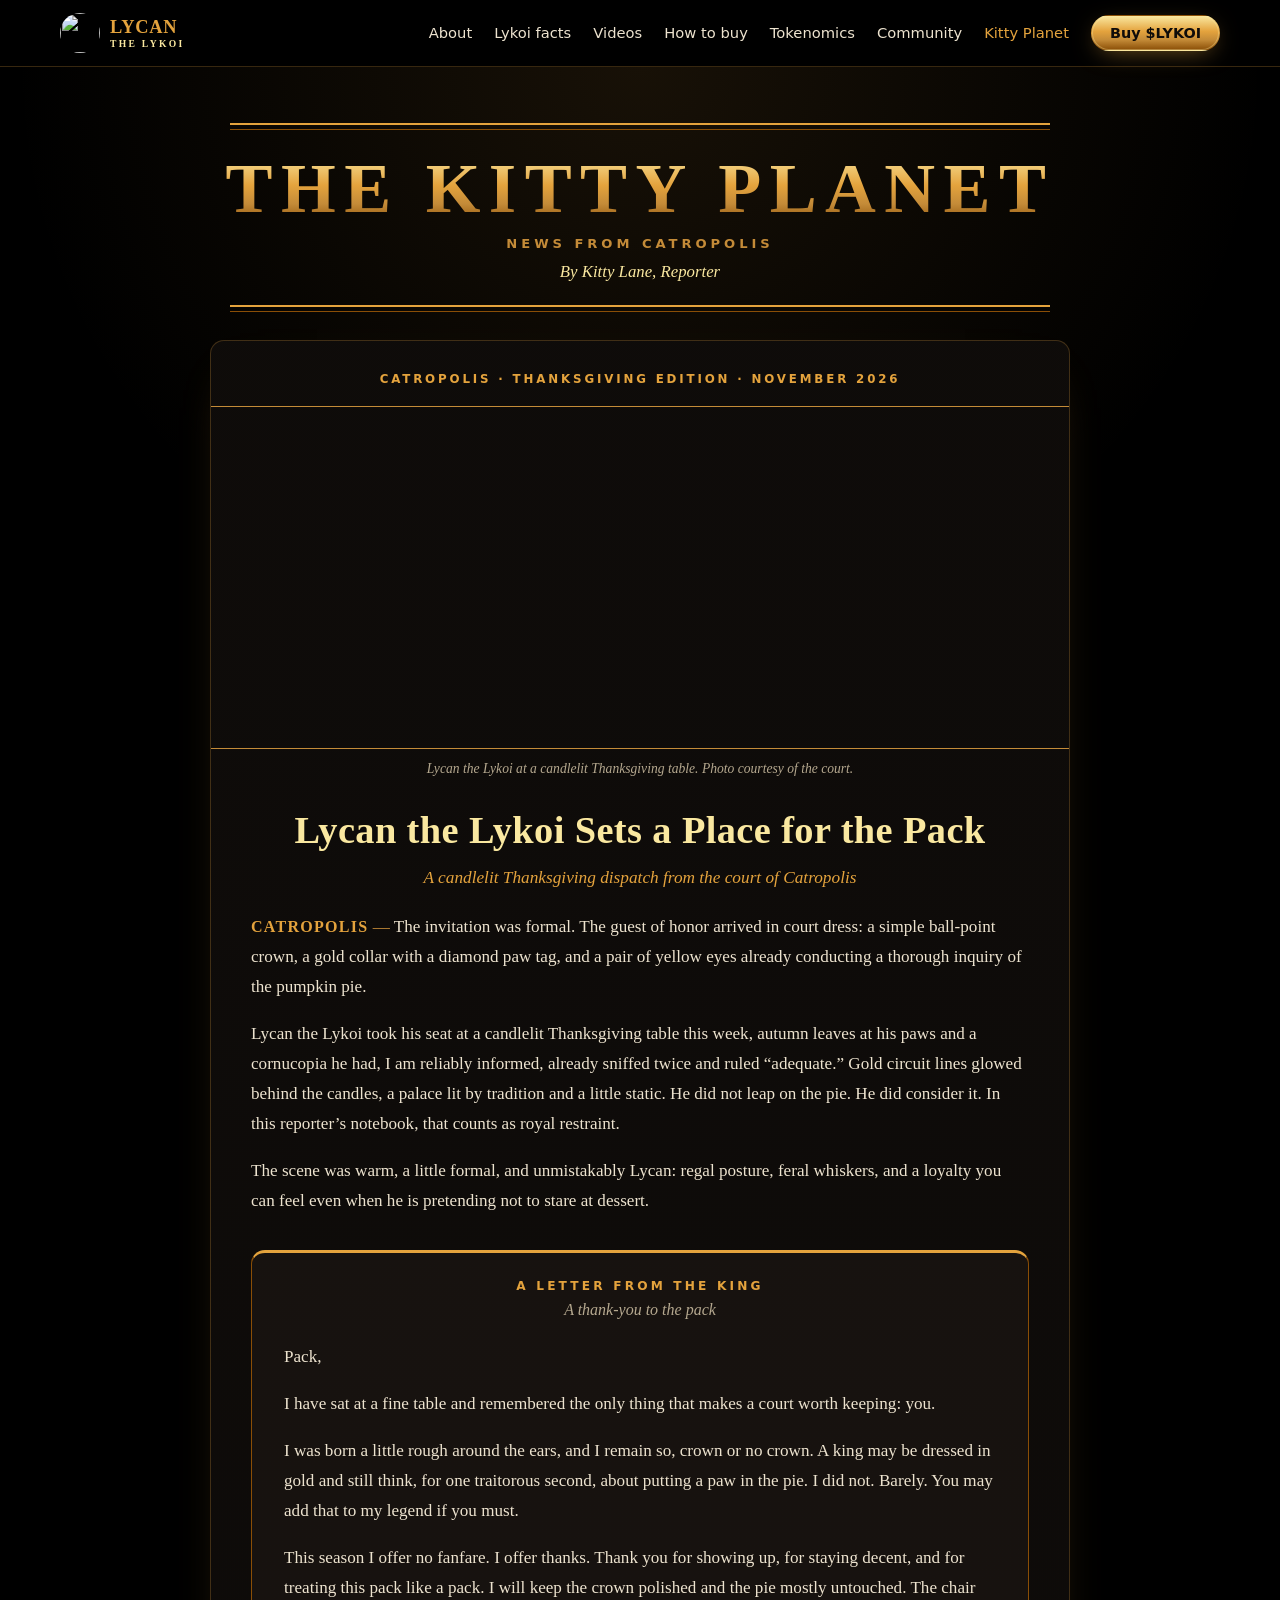
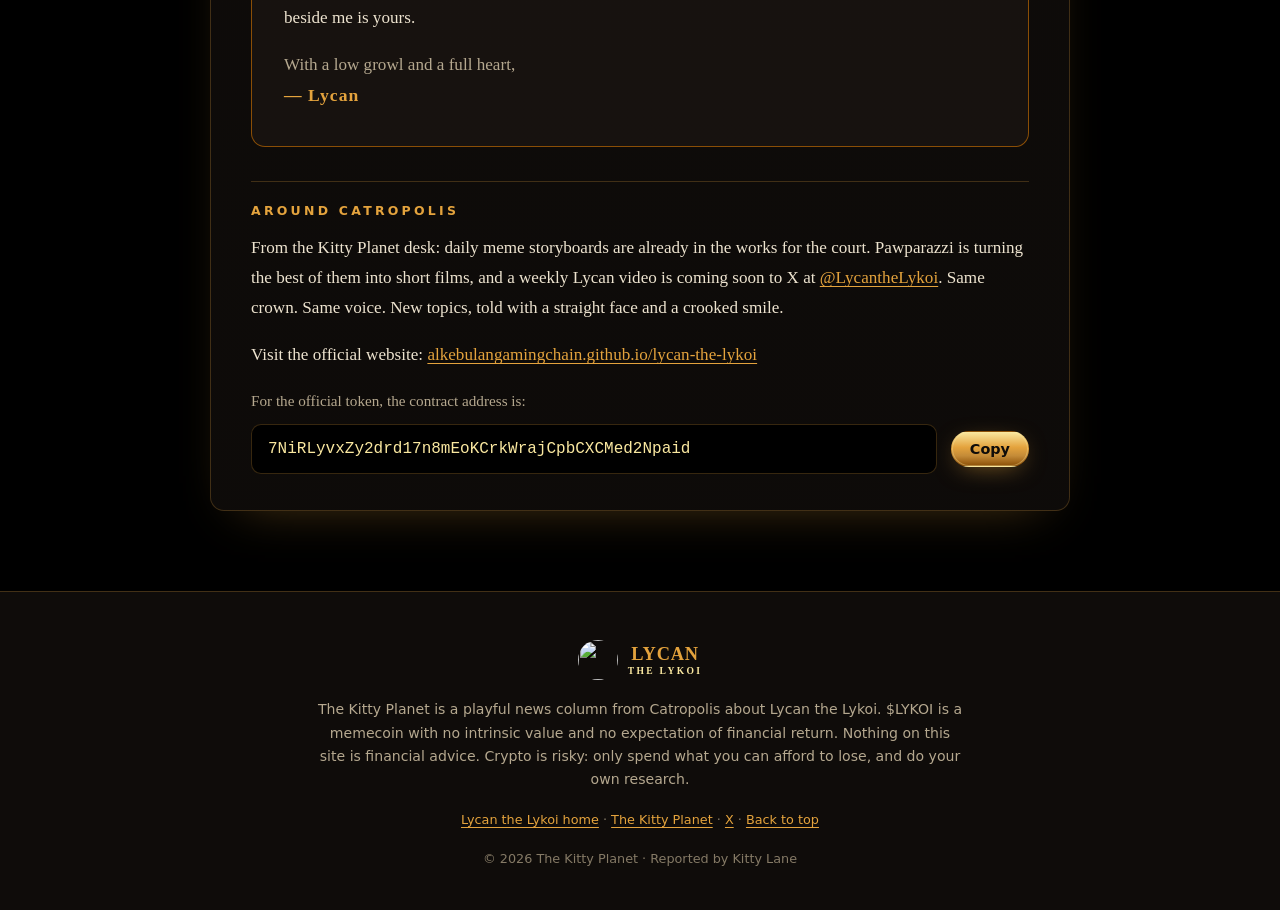
==== kitty-planet/index.html @ b22dc184 "Add site pages and styles" ====
<!doctype html>
<html lang="en">
<head>
<meta charset="utf-8">
<meta name="viewport" content="width=device-width, initial-scale=1">
<title>The Kitty Planet | News from Catropolis, by Kitty Lane</title>
<meta name="description" content="The Kitty Planet: news from Catropolis about Lycan the Lykoi, reported by Kitty Lane. Thanksgiving Edition: Lycan the Lykoi Sets a Place for the Pack.">
<meta name="theme-color" content="#000000">
<link rel="canonical" href="https://alkebulangamingchain.github.io/lycan-the-lykoi/kitty-planet/">
<meta property="og:type" content="website">
<meta property="og:site_name" content="The Kitty Planet">
<meta property="og:url" content="https://alkebulangamingchain.github.io/lycan-the-lykoi/kitty-planet/">
<meta property="og:title" content="The Kitty Planet: Lycan the Lykoi Sets a Place for the Pack">
<meta property="og:description" content="Thanksgiving Edition. A candlelit dispatch from the court of Catropolis, by Kitty Lane, Reporter.">
<meta property="og:image" content="https://alkebulangamingchain.github.io/lycan-the-lykoi/assets/img/og-kitty-planet.jpg">
<meta property="og:image:width" content="1200">
<meta property="og:image:height" content="630">
<meta property="og:image:alt" content="Lycan the Lykoi in his gold crown at a candlelit Thanksgiving table, under The Kitty Planet masthead">
<meta name="twitter:card" content="summary_large_image">
<meta name="twitter:site" content="@LycantheLykoi">
<meta name="twitter:title" content="The Kitty Planet: Lycan the Lykoi Sets a Place for the Pack">
<meta name="twitter:description" content="Thanksgiving Edition. A candlelit dispatch from the court of Catropolis, by Kitty Lane, Reporter.">
<meta name="twitter:image" content="https://alkebulangamingchain.github.io/lycan-the-lykoi/assets/img/og-kitty-planet.jpg">
<link rel="icon" href="../favicon.ico" sizes="any">
<link rel="icon" type="image/png" sizes="32x32" href="../favicon-32.png">
<link rel="apple-touch-icon" href="../apple-touch-icon.png">
<link rel="manifest" href="../site.webmanifest">
<link rel="preload" href="../assets/fonts/cinzel.woff2" as="font" type="font/woff2" crossorigin>
<link rel="stylesheet" href="../assets/css/style.css">
<link rel="stylesheet" href="../assets/css/kitty-planet.css">
</head>
<body>
<a class="skip" href="#main">Skip to content</a>

<header class="nav" id="top">
  <div class="wrap nav-inner">
    <a class="brand" href="../" aria-label="Lycan the Lykoi home">
      <img src="../assets/img/lycan-360.webp" alt="" width="40" height="40">
      <span>LYCAN <small>THE LYKOI</small></span>
    </a>
    <button class="nav-toggle" aria-expanded="false" aria-controls="nav-links" aria-label="Open menu"><span></span><span></span><span></span></button>
    <nav id="nav-links" class="nav-links" aria-label="Main">
      <a href="../#about">About</a>
      <a href="../#facts">Lykoi facts</a>
      <a href="../#videos">Videos</a>
      <a href="../#buy">How to buy</a>
      <a href="../#tokenomics">Tokenomics</a>
      <a href="../#community">Community</a>
      <a href="./" aria-current="page">Kitty Planet</a>
      <a class="btn btn-sm btn-gold" href="https://pump.fun/coin/7NiRLyvxZy2drd17n8mEoKCrkWrajCpbCXCMed2Npaid" target="_blank" rel="noopener">Buy $LYKOI</a>
    </nav>
  </div>
</header>

<main id="main" class="kp">

  <section class="kp-masthead">
    <div class="wrap">
      <div class="kp-rule" aria-hidden="true"></div>
      <h1>The Kitty Planet</h1>
      <p class="kp-sub">News from Catropolis</p>
      <p class="kp-byline">By Kitty Lane, Reporter</p>
      <div class="kp-rule kp-rule-b" aria-hidden="true"></div>
    </div>
  </section>

  <!--
    ISSUES FEED: add each new issue as a new <article class="kp-issue"> at the TOP of this list
    (newest first). Copy the Thanksgiving article below as a template and give it a unique id.
  -->
  <section class="kp-feed wrap" aria-label="Issues">

    <article class="kp-issue" id="thanksgiving-2026">
      <p class="kp-dateline">Catropolis &middot; Thanksgiving Edition &middot; November 2026</p>
      <figure class="kp-hero">
        <picture>
          <source srcset="../assets/img/kp-thanksgiving-1152.webp 1152w, ../assets/img/kp-thanksgiving-720.webp 720w" sizes="(max-width: 860px) 100vw, 820px" type="image/webp">
          <img src="../assets/img/kp-thanksgiving-720.webp" width="1152" height="461" alt="Lycan the Lykoi, in his gold crown and collar, at a candlelit Thanksgiving table in Catropolis.">
        </picture>
        <figcaption>Lycan the Lykoi at a candlelit Thanksgiving table. Photo courtesy of the court.</figcaption>
      </figure>

      <header class="kp-head">
        <h2>Lycan the Lykoi Sets a Place for the Pack</h2>
        <p class="kp-dek">A candlelit Thanksgiving dispatch from the court of Catropolis</p>
      </header>

      <div class="kp-body">
        <p><span class="kp-place">Catropolis</span> <span class="kp-dash">&mdash;</span> The invitation was formal. The guest of honor arrived in court dress: a simple ball-point crown, a gold collar with a diamond paw tag, and a pair of yellow eyes already conducting a thorough inquiry of the pumpkin pie.</p>
        <p>Lycan the Lykoi took his seat at a candlelit Thanksgiving table this week, autumn leaves at his paws and a cornucopia he had, I am reliably informed, already sniffed twice and ruled &ldquo;adequate.&rdquo; Gold circuit lines glowed behind the candles, a palace lit by tradition and a little static. He did not leap on the pie. He did consider it. In this reporter&rsquo;s notebook, that counts as royal restraint.</p>
        <p>The scene was warm, a little formal, and unmistakably Lycan: regal posture, feral whiskers, and a loyalty you can feel even when he is pretending not to stare at dessert.</p>
      </div>

      <aside class="kp-letter" aria-label="A Letter from the King">
        <p class="kp-letter-k">A Letter from the King</p>
        <p class="kp-letter-s">A thank-you to the pack</p>
        <div class="kp-letter-body">
          <p>Pack,</p>
          <p>I have sat at a fine table and remembered the only thing that makes a court worth keeping: you.</p>
          <p>I was born a little rough around the ears, and I remain so, crown or no crown. A king may be dressed in gold and still think, for one traitorous second, about putting a paw in the pie. I did not. Barely. You may add that to my legend if you must.</p>
          <p>This season I offer no fanfare. I offer thanks. Thank you for showing up, for staying decent, and for treating this pack like a pack. I will keep the crown polished and the pie mostly untouched. The chair beside me is yours.</p>
          <p class="kp-sign-off">With a low growl and a full heart,</p>
          <p class="kp-sign">&mdash; Lycan</p>
        </div>
      </aside>

      <section class="kp-around">
        <h3>Around Catropolis</h3>
        <p>From the Kitty Planet desk: daily meme storyboards are already in the works for the court. Pawparazzi is turning the best of them into short films, and a weekly Lycan video is coming soon to X at <a href="https://x.com/LycantheLykoi" target="_blank" rel="noopener">@LycantheLykoi</a>. Same crown. Same voice. New topics, told with a straight face and a crooked smile.</p>
        <p>Visit the official website: <a href="../">alkebulangamingchain.github.io/lycan-the-lykoi</a></p>
        <p class="kp-ca-label">For the official token, the contract address is:</p>
        <div class="ca-row kp-ca">
          <code>7NiRLyvxZy2drd17n8mEoKCrkWrajCpbCXCMed2Npaid</code>
          <button class="btn btn-gold btn-sm btn-copy" type="button" data-copy="7NiRLyvxZy2drd17n8mEoKCrkWrajCpbCXCMed2Npaid">Copy</button>
        </div>
        <span class="sr-only" aria-live="polite" id="copy-status"></span>
      </section>
    </article>

  </section>
</main>

<footer class="footer">
  <div class="wrap footer-inner">
    <div class="brand">
      <img src="../assets/img/lycan-360.webp" alt="" width="40" height="40" loading="lazy">
      <span>LYCAN <small>THE LYKOI</small></span>
    </div>
    <p class="disclaimer">The Kitty Planet is a playful news column from Catropolis about Lycan the Lykoi. $LYKOI is a memecoin with no intrinsic value and no expectation of financial return. Nothing on this site is financial advice. Crypto is risky: only spend what you can afford to lose, and do your own research.</p>
    <p class="fine"><a href="../">Lycan the Lykoi home</a> &middot; <a href="./">The Kitty Planet</a> &middot; <a href="https://x.com/LycantheLykoi" target="_blank" rel="noopener">X</a> &middot; <a href="#top">Back to top</a></p>
    <p class="fine">&copy; 2026 The Kitty Planet &middot; Reported by Kitty Lane</p>
  </div>
</footer>

<script src="../assets/js/main.js" defer></script>
</body>
</html>
---- assets/css/style.css ----
@font-face{font-family:"Cinzel";src:url(../fonts/cinzel.woff2) format("woff2");font-weight:400 900;font-display:swap}
@font-face{font-family:"Inter";src:url(../fonts/inter.woff2) format("woff2");font-weight:100 900;font-display:swap}
@font-face{font-family:"IBM Plex Mono";src:url(../fonts/plexmono-500.woff2) format("woff2");font-weight:500;font-display:swap}

:root{
  --void:#000;--night:#0F0C0A;--fur:#463430;--antique:#8A4E06;--coin:#C48B38;--crown:#E4A33D;--eye:#E1B355;--halo:#FAE8A0;
  --text:#EDE3CF;--muted:#B5A88F;
  --line:rgba(196,139,56,.28);
  --gold-grad:linear-gradient(180deg,#FAE8A0 0%,#E4A33D 45%,#C48B38 70%,#8A4E06 100%);
  --display:"Cinzel",Georgia,"Times New Roman",serif;
  --body:"Inter",system-ui,-apple-system,"Segoe UI",Roboto,sans-serif;
  --mono:"IBM Plex Mono",ui-monospace,SFMono-Regular,Menlo,monospace;
  --r:14px;
}
*,*::before,*::after{box-sizing:border-box}
html{scroll-behavior:smooth;scroll-padding-top:76px}
body{margin:0;background:var(--void);color:var(--text);font:400 17px/1.65 var(--body);-webkit-font-smoothing:antialiased;overflow-x:hidden}
img,video{max-width:100%;display:block}
a{color:var(--crown);text-decoration-thickness:1px;text-underline-offset:3px}
a:hover{color:var(--halo)}
h1,h2,h3{font-family:var(--display);color:var(--halo);line-height:1.15;margin:0 0 .5em;font-weight:600}
h2{font-size:clamp(1.9rem,1.2rem + 2.4vw,3rem);font-weight:700;letter-spacing:.01em}
h3{font-size:1.15rem;letter-spacing:.02em}
p{margin:0 0 1em}
.wrap{width:min(1160px,100% - 40px);margin-inline:auto}
.center{text-align:center}
.sr-only{position:absolute;width:1px;height:1px;overflow:hidden;clip:rect(0 0 0 0);white-space:nowrap}
.skip{position:absolute;left:-999px;top:8px;background:var(--crown);color:var(--void);padding:8px 14px;border-radius:8px;z-index:100}
.skip:focus{left:8px}
:focus-visible{outline:2px solid var(--halo);outline-offset:3px}
.eyebrow{font:600 .78rem/1.2 var(--body);letter-spacing:.22em;text-transform:uppercase;color:var(--coin);margin-bottom:14px}

/* buttons */
.btn{display:inline-flex;align-items:center;justify-content:center;gap:8px;font:600 1rem/1 var(--body);padding:15px 26px;border-radius:999px;text-decoration:none;cursor:pointer;border:1px solid transparent;transition:transform .15s,box-shadow .2s,background .2s,color .2s}
.btn:hover{transform:translateY(-1px)}
.btn-gold{background:var(--gold-grad);color:var(--night);box-shadow:0 0 0 1px rgba(250,232,160,.35) inset,0 6px 24px -8px rgba(228,163,61,.6)}
.btn-gold:hover{color:var(--void);box-shadow:0 0 0 1px rgba(250,232,160,.6) inset,0 8px 30px -6px rgba(228,163,61,.75)}
.btn-ghost{background:rgba(15,12,10,.6);color:var(--halo);border-color:var(--coin)}
.btn-ghost:hover{background:rgba(196,139,56,.14);color:var(--halo)}
.btn-sm{padding:10px 18px;font-size:.9rem}
.btn.copied{background:var(--halo);color:var(--night)}

/* nav */
.nav{position:sticky;top:0;z-index:50;background:rgba(0,0,0,.78);backdrop-filter:blur(10px);-webkit-backdrop-filter:blur(10px);border-bottom:1px solid var(--line)}
.nav-inner{display:flex;align-items:center;justify-content:space-between;height:66px}
.brand{display:flex;align-items:center;gap:10px;text-decoration:none;font:700 1.15rem/1 var(--display);color:var(--crown);letter-spacing:.04em}
.brand img{width:40px;height:40px;border-radius:50%}
.brand small{display:block;font-size:.6rem;letter-spacing:.24em;color:var(--halo);font-weight:600;margin-top:3px}
.nav-links{display:flex;align-items:center;gap:22px}
.nav-links a:not(.btn){color:var(--text);text-decoration:none;font-size:.92rem}
.nav-links a:not(.btn):hover{color:var(--crown)}
.nav-toggle{display:none;background:none;border:1px solid var(--line);border-radius:10px;width:44px;height:40px;padding:10px;cursor:pointer;flex-direction:column;justify-content:space-between}
.nav-toggle span{display:block;height:2px;background:var(--crown);border-radius:2px}

/* hero */
.hero{position:relative;padding:64px 0 56px;overflow:hidden}
.hero-bg{position:absolute;inset:0;background:
  radial-gradient(60% 70% at 28% 45%,rgba(228,163,61,.18),transparent 70%),
  linear-gradient(180deg,rgba(0,0,0,.35),#000 92%),
  url(../img/banner-1500.webp) left center/cover no-repeat;opacity:.9}
.hero-inner{position:relative;display:grid;grid-template-columns:minmax(0,1fr) minmax(0,1.1fr);gap:56px;align-items:center}
.hero-coin{justify-self:center;width:min(460px,100%);aspect-ratio:1;border-radius:50%;filter:drop-shadow(0 0 60px rgba(228,163,61,.28))}
.hero-coin img{width:100%;height:100%;border-radius:50%}
.hero h1{font-size:clamp(3.2rem,2rem + 5vw,6rem);font-weight:700;letter-spacing:.02em;margin-bottom:.15em;background:var(--gold-grad);-webkit-background-clip:text;background-clip:text;color:transparent;line-height:1}
.hero h1 span{display:block;color:var(--halo);-webkit-text-fill-color:var(--halo);font-size:.42em;letter-spacing:.24em;font-weight:600;margin-top:.25em}
.tagline{font:500 clamp(1.25rem,1rem + 1vw,1.7rem)/1.3 var(--display);color:var(--halo);margin-bottom:.7em}
.lede{color:var(--muted);font-size:1.08rem;max-width:36em}
.center.lede{margin-inline:auto}
.cta{display:flex;flex-wrap:wrap;gap:14px;margin-top:26px}

/* CA */
.ca-box{position:relative;margin-top:56px;padding:22px 24px;border-radius:var(--r);background:linear-gradient(180deg,rgba(15,12,10,.92),rgba(15,12,10,.82));border:1px solid var(--coin);box-shadow:0 0 0 4px rgba(196,139,56,.08)}
.ca-label{font:600 .76rem/1 var(--body);letter-spacing:.2em;text-transform:uppercase;color:var(--coin);margin-bottom:12px}
.ca-row{display:flex;align-items:center;gap:14px}
.ca-row code{flex:1;min-width:0;font:500 clamp(.82rem,.6rem + .8vw,1.15rem)/1.4 var(--mono);color:var(--halo);background:#000;border:1px solid var(--line);border-radius:10px;padding:13px 16px;overflow-wrap:anywhere;user-select:all}
.ca-note{margin:12px 0 0;font-size:.88rem;color:var(--muted)}

/* sections */
.section{position:relative;padding:96px 0}
.section-dark{background:var(--night);border-block:1px solid var(--line)}
.section-dark::before{content:"";position:absolute;inset:0;background:radial-gradient(50% 60% at 50% 0%,rgba(196,139,56,.08),transparent 70%);pointer-events:none}
.section h2.center{margin-bottom:44px}

/* about */
.two-col{display:grid;grid-template-columns:1.25fr 1fr;gap:56px;align-items:start}
blockquote{margin:28px 0 0;padding:20px 24px;border-left:3px solid var(--crown);background:rgba(196,139,56,.07);border-radius:0 var(--r) var(--r) 0;font:500 1.1rem/1.5 var(--display);color:var(--halo)}
blockquote cite{display:block;margin-top:10px;font:600 .8rem/1 var(--body);letter-spacing:.18em;text-transform:uppercase;color:var(--coin);font-style:normal}
.traits{list-style:none;margin:0;padding:0;display:grid;gap:14px}
.traits li{padding:20px 22px;border:1px solid var(--line);border-radius:var(--r);background:linear-gradient(180deg,rgba(70,52,48,.22),rgba(15,12,10,.6))}
.traits h3{color:var(--crown);margin-bottom:.3em}
.traits p{margin:0;color:var(--muted);font-size:.97rem}

/* facts */
.facts{display:grid;grid-template-columns:repeat(4,minmax(0,1fr));gap:18px}
.fact{position:relative;padding:24px 22px;border:1px solid var(--line);border-radius:var(--r);background:#000}
.fact-n{display:block;font:700 .85rem/1 var(--display);color:var(--coin);letter-spacing:.12em;margin-bottom:14px}
.fact h3{color:var(--halo)}
.fact p{margin:0;color:var(--muted);font-size:.95rem}
.sources{margin:30px 0 0;text-align:center;font-size:.85rem;color:var(--muted)}

/* videos */
.videos{display:grid;grid-template-columns:repeat(3,minmax(0,1fr));gap:26px;max-width:960px;margin-inline:auto}
.video{margin:0}
.video video{width:100%;height:auto;aspect-ratio:9/16;object-fit:cover;border-radius:var(--r);border:1px solid var(--coin);background:#000;box-shadow:0 16px 40px -18px rgba(228,163,61,.45)}
.video figcaption{margin-top:12px;text-align:center;font:600 1rem/1.3 var(--display);color:var(--halo);letter-spacing:.04em}

/* steps */
.steps{list-style:none;margin:0;padding:0;display:grid;grid-template-columns:repeat(4,minmax(0,1fr));gap:18px;counter-reset:s}
.steps li{position:relative;padding:28px 22px 24px;border:1px solid var(--line);border-radius:var(--r);background:#000}
.step-n{display:grid;place-items:center;width:44px;height:44px;border-radius:50%;background:var(--gold-grad);color:var(--night);font:700 1.15rem/1 var(--display);margin-bottom:16px}
.steps p{color:var(--muted);font-size:.95rem}
.steps .btn{margin-top:4px}
.note{margin-top:30px;font-size:.9rem;color:var(--muted)}

/* tokenomics */
.tokenomics{display:grid;grid-template-columns:repeat(4,minmax(0,1fr));gap:16px}
.tk{display:flex;flex-direction:column;gap:6px;padding:24px 22px;border-radius:var(--r);border:1px solid var(--line);background:linear-gradient(180deg,rgba(196,139,56,.10),rgba(15,12,10,.7))}
.tk-k{font:600 .74rem/1.2 var(--body);letter-spacing:.18em;text-transform:uppercase;color:var(--coin)}
.tk-v{font:700 clamp(1.25rem,1rem + .8vw,1.6rem)/1.2 var(--display);color:var(--halo);overflow-wrap:anywhere}
.tk-s{font-size:.88rem;color:var(--muted)}
.tk-tbd{border-style:dashed;background:rgba(15,12,10,.6)}
.tk-tbd .tk-v{color:var(--coin)}

/* community */
.community{overflow:hidden}
.community-bg{position:absolute;inset:0;background:linear-gradient(90deg,#000 20%,rgba(0,0,0,.55) 60%,rgba(0,0,0,.25)),linear-gradient(0deg,#000 0%,transparent 30%,transparent 70%,#000 100%),url(../img/banner-1500.webp) right center/cover no-repeat;opacity:.55}
.community .wrap{position:relative}
.socials{display:grid;grid-template-columns:repeat(4,minmax(0,1fr));gap:16px;margin-top:40px}
.social{display:flex;align-items:center;gap:14px;padding:20px;border-radius:var(--r);border:1px solid var(--coin);background:rgba(0,0,0,.72);color:var(--halo);text-decoration:none;transition:transform .15s,background .2s}
a.social:hover{transform:translateY(-2px);background:rgba(196,139,56,.14);color:var(--halo)}
.social svg{flex:none;width:28px;height:28px;fill:var(--crown)}
.social strong{display:block;font:600 1.02rem/1.2 var(--display)}
.social small{display:block;color:var(--muted);font-size:.85rem}
.social-soon{border-style:dashed;border-color:var(--line);opacity:.7}

/* footer */
.footer{border-top:1px solid var(--line);padding:48px 0 40px;background:var(--night)}
.footer-inner{display:grid;gap:18px;justify-items:center;text-align:center}
.disclaimer{max-width:46em;color:var(--muted);font-size:.88rem;margin:0}
.fine{font-size:.8rem;color:#857a66;margin:0}

/* responsive */
@media (max-width:1060px){
  .facts,.steps,.tokenomics{grid-template-columns:repeat(2,minmax(0,1fr))}
  .socials{grid-template-columns:repeat(2,minmax(0,1fr))}
}
@media (max-width:1100px){
  .nav-toggle{display:flex}
  .nav-links{position:absolute;top:66px;left:0;right:0;flex-direction:column;align-items:stretch;gap:0;padding:8px 20px 20px;background:rgba(0,0,0,.96);border-bottom:1px solid var(--line);display:none}
  .nav-links.open{display:flex}
  .nav-links a:not(.btn){padding:14px 4px;border-bottom:1px solid rgba(196,139,56,.14);font-size:1rem}
  .nav-links .btn{margin-top:14px}
}
@media (max-width:900px){
  .hero{padding-top:40px}
  .hero-inner{grid-template-columns:1fr;gap:32px;text-align:center}
  .hero-coin{width:min(360px,78vw)}
  .cta{justify-content:center}
  .lede{margin-inline:auto}
  .two-col{grid-template-columns:1fr;gap:36px}
}
@media (max-width:640px){
  body{font-size:16px}
  .section{padding:68px 0}
  .section h2.center{margin-bottom:32px}
  .facts,.steps,.tokenomics,.socials{grid-template-columns:1fr}
  .videos{grid-template-columns:1fr;max-width:320px}
  .ca-box{margin-top:40px;padding:18px}
  .ca-row{flex-direction:column;align-items:stretch}
  .ca-row code{text-align:center}
  .cta .btn{flex:1 1 100%}
}
@media (prefers-reduced-motion:reduce){html{scroll-behavior:auto}.btn,.social{transition:none}}
---- assets/css/kitty-planet.css ----
/* The Kitty Planet: news column styles. Builds on style.css. */
.kp{background:radial-gradient(70% 40% at 50% 0%,rgba(196,139,56,.12),transparent 70%),#000;padding-bottom:80px}
.nav-links a[aria-current="page"]{color:var(--crown)}
.kp-masthead{text-align:center;padding:56px 0 28px}
.kp-masthead h1{font:700 clamp(2.2rem,1.2rem + 4.4vw,4.4rem)/1.05 var(--display);letter-spacing:.12em;text-transform:uppercase;margin:22px 0 10px;background:var(--gold-grad);-webkit-background-clip:text;background-clip:text;color:transparent}
.kp-sub{font:600 .82rem/1.2 var(--body);letter-spacing:.3em;text-transform:uppercase;color:var(--coin);margin:0 0 8px}
.kp-byline{font:italic 1.05rem/1.4 Georgia,"Times New Roman",serif;color:var(--halo);margin:0 0 22px}
.kp-rule{height:7px;max-width:820px;margin:0 auto;border-top:2px solid var(--crown);border-bottom:1px solid var(--antique)}
.kp-feed{display:grid;gap:56px;max-width:860px}
.kp-issue{border:1px solid var(--line);border-radius:var(--r);background:linear-gradient(180deg,rgba(15,12,10,.96),rgba(15,12,10,.9));padding:30px clamp(18px,4vw,40px) 36px;box-shadow:0 20px 50px -30px rgba(228,163,61,.4)}
.kp-dateline{text-align:center;font:600 .74rem/1.4 var(--body);letter-spacing:.24em;text-transform:uppercase;color:var(--crown);margin:0 0 18px}
.kp-hero{margin:0 calc(-1 * clamp(18px,4vw,40px))}
.kp-hero img{width:100%;height:auto;aspect-ratio:1152/461;object-fit:cover;border-block:1px solid var(--coin)}
.kp-hero figcaption{text-align:center;font:italic .85rem/1.4 Georgia,serif;color:var(--muted);margin-top:10px;padding:0 18px}
.kp-head{text-align:center;margin:30px 0 22px}
.kp-head h2{font-size:clamp(1.6rem,1.1rem + 2vw,2.4rem);margin-bottom:.35em}
.kp-dek{font:italic 1.08rem/1.4 Georgia,serif;color:var(--crown);margin:0}
.kp-body p,.kp-letter-body p,.kp-around p{font:1.07rem/1.75 Georgia,"Times New Roman",serif;color:var(--text)}
.kp-place{font:700 1rem/1 var(--display);letter-spacing:.08em;text-transform:uppercase;color:var(--crown)}
.kp-dash{color:var(--coin)}
.kp-letter{margin:34px 0;padding:26px clamp(18px,3.5vw,32px) 22px;border:1px solid var(--antique);border-top:3px solid var(--crown);border-radius:var(--r);background:rgba(70,52,48,.18)}
.kp-letter-k{text-align:center;font:600 .76rem/1.2 var(--body);letter-spacing:.26em;text-transform:uppercase;color:var(--crown);margin:0}
.kp-letter-s{text-align:center;font:italic 1rem/1.4 Georgia,serif;color:var(--muted);margin:6px 0 20px}
.kp-sign-off{font-style:italic;color:var(--muted)!important;margin-bottom:4px}
.kp-sign{font:600 1.1rem/1.3 var(--display)!important;color:var(--crown)!important;letter-spacing:.06em}
.kp-around{border-top:1px solid var(--line);padding-top:22px}
.kp-around h3{font:600 .78rem/1.2 var(--body);letter-spacing:.26em;text-transform:uppercase;color:var(--crown);margin:0 0 14px}
.kp-ca-label{font-size:.95rem!important;color:var(--muted)!important;margin-bottom:10px}
.kp-ca code{font-size:clamp(.78rem,.6rem + .6vw,1rem)}
@media (max-width:640px){.kp-masthead{padding-top:40px}.kp-feed{gap:40px}}
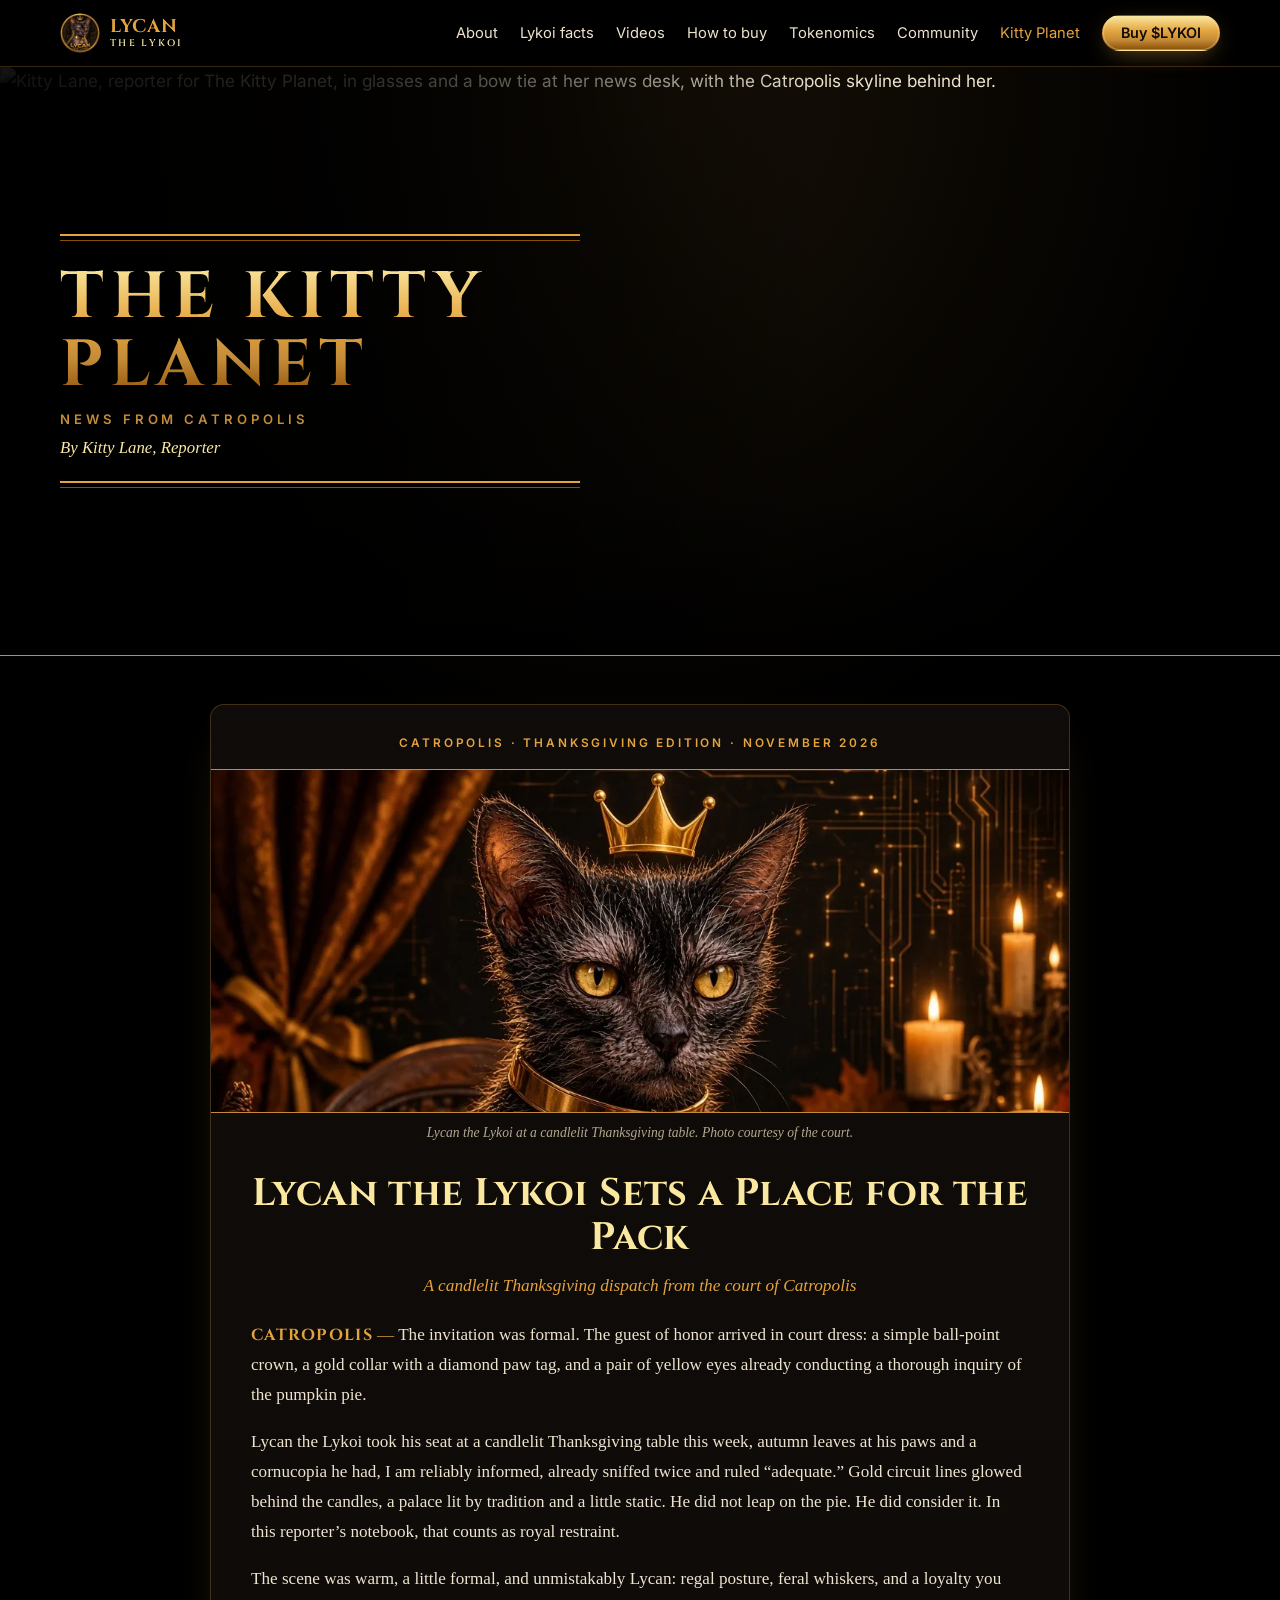
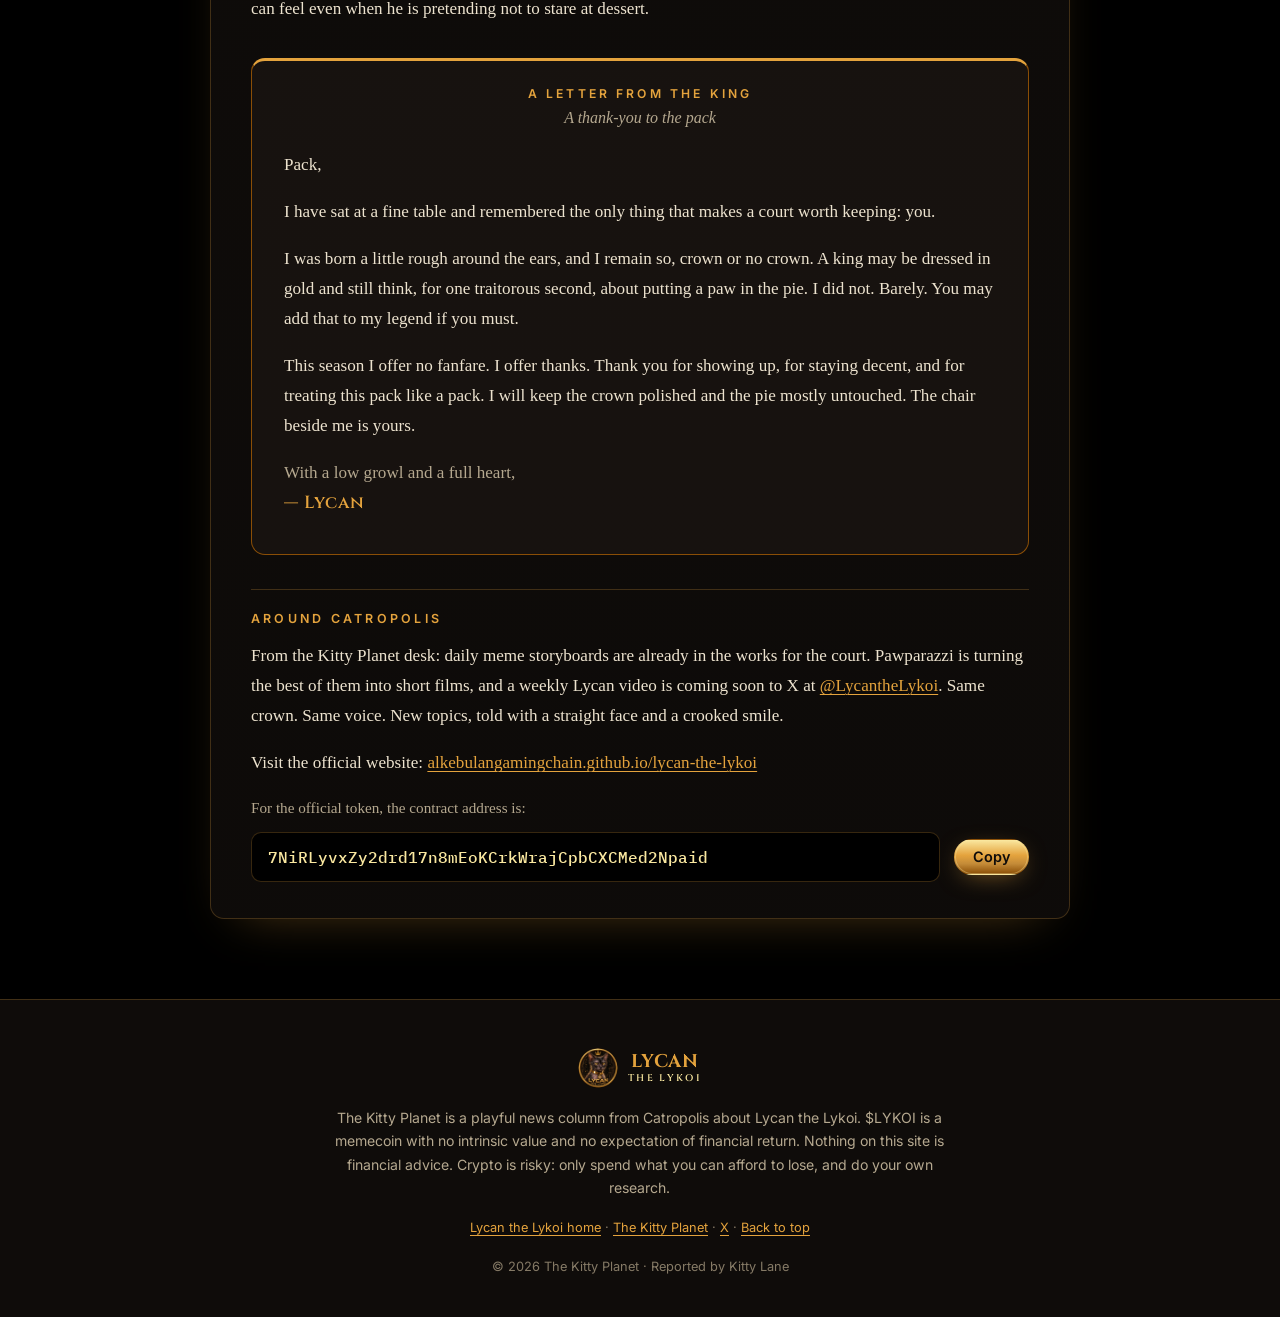
==== commit 4e2b59fb: "Kitty Planet: Kitty Lane reporter banner masthead and new OG image; publish workflow syncs main to g" ====
--- a/kitty-planet/index.html
+++ b/kitty-planet/index.html
@@ -12,15 +12,15 @@
 <meta property="og:url" content="https://alkebulangamingchain.github.io/lycan-the-lykoi/kitty-planet/">
 <meta property="og:title" content="The Kitty Planet: Lycan the Lykoi Sets a Place for the Pack">
 <meta property="og:description" content="Thanksgiving Edition. A candlelit dispatch from the court of Catropolis, by Kitty Lane, Reporter.">
-<meta property="og:image" content="https://alkebulangamingchain.github.io/lycan-the-lykoi/assets/img/og-kitty-planet.jpg">
+<meta property="og:image" content="https://alkebulangamingchain.github.io/lycan-the-lykoi/assets/img/og-kitty-lane.jpg">
 <meta property="og:image:width" content="1200">
 <meta property="og:image:height" content="630">
-<meta property="og:image:alt" content="Lycan the Lykoi in his gold crown at a candlelit Thanksgiving table, under The Kitty Planet masthead">
+<meta property="og:image:alt" content="Kitty Lane, reporter for The Kitty Planet, at her news desk above the Catropolis skyline">
 <meta name="twitter:card" content="summary_large_image">
 <meta name="twitter:site" content="@LycantheLykoi">
 <meta name="twitter:title" content="The Kitty Planet: Lycan the Lykoi Sets a Place for the Pack">
 <meta name="twitter:description" content="Thanksgiving Edition. A candlelit dispatch from the court of Catropolis, by Kitty Lane, Reporter.">
-<meta name="twitter:image" content="https://alkebulangamingchain.github.io/lycan-the-lykoi/assets/img/og-kitty-planet.jpg">
+<meta name="twitter:image" content="https://alkebulangamingchain.github.io/lycan-the-lykoi/assets/img/og-kitty-lane.jpg">
 <link rel="icon" href="../favicon.ico" sizes="any">
 <link rel="icon" type="image/png" sizes="32x32" href="../favicon-32.png">
 <link rel="apple-touch-icon" href="../apple-touch-icon.png">
@@ -55,12 +55,19 @@
 <main id="main" class="kp">
 
   <section class="kp-masthead">
-    <div class="wrap">
-      <div class="kp-rule" aria-hidden="true"></div>
-      <h1>The Kitty Planet</h1>
-      <p class="kp-sub">News from Catropolis</p>
-      <p class="kp-byline">By Kitty Lane, Reporter</p>
-      <div class="kp-rule kp-rule-b" aria-hidden="true"></div>
+    <picture class="kp-banner">
+      <source srcset="../assets/img/kitty-lane-banner-1280.webp 1280w, ../assets/img/kitty-lane-banner-800.webp 800w" sizes="100vw" type="image/webp">
+      <img src="../assets/img/kitty-lane-banner-1280.webp" width="1280" height="720" alt="Kitty Lane, reporter for The Kitty Planet, in glasses and a bow tie at her news desk, with the Catropolis skyline behind her." fetchpriority="high">
+    </picture>
+    <div class="kp-shade" aria-hidden="true"></div>
+    <div class="wrap kp-mast-inner">
+      <div class="kp-mast-text">
+        <div class="kp-rule" aria-hidden="true"></div>
+        <h1>The Kitty Planet</h1>
+        <p class="kp-sub">News from Catropolis</p>
+        <p class="kp-byline">By Kitty Lane, Reporter</p>
+        <div class="kp-rule kp-rule-b" aria-hidden="true"></div>
+      </div>
     </div>
   </section>
 
--- a/assets/css/kitty-planet.css
+++ b/assets/css/kitty-planet.css
@@ -1,11 +1,10 @@
 /* The Kitty Planet: news column styles. Builds on style.css. */
 .kp{background:radial-gradient(70% 40% at 50% 0%,rgba(196,139,56,.12),transparent 70%),#000;padding-bottom:80px}
 .nav-links a[aria-current="page"]{color:var(--crown)}
-.kp-masthead{text-align:center;padding:56px 0 28px}
-.kp-masthead h1{font:700 clamp(2.2rem,1.2rem + 4.4vw,4.4rem)/1.05 var(--display);letter-spacing:.12em;text-transform:uppercase;margin:22px 0 10px;background:var(--gold-grad);-webkit-background-clip:text;background-clip:text;color:transparent}
+.kp-masthead h1{font:700 clamp(2.2rem,1.2rem + 3.6vw,4.2rem)/1.05 var(--display);letter-spacing:.1em;max-width:9.5em;text-transform:uppercase;margin:22px 0 10px;background:var(--gold-grad);-webkit-background-clip:text;background-clip:text;color:transparent}
 .kp-sub{font:600 .82rem/1.2 var(--body);letter-spacing:.3em;text-transform:uppercase;color:var(--coin);margin:0 0 8px}
 .kp-byline{font:italic 1.05rem/1.4 Georgia,"Times New Roman",serif;color:var(--halo);margin:0 0 22px}
-.kp-rule{height:7px;max-width:820px;margin:0 auto;border-top:2px solid var(--crown);border-bottom:1px solid var(--antique)}
+.kp-rule{height:7px;max-width:520px;margin:0;border-top:2px solid var(--crown);border-bottom:1px solid var(--antique)}
 .kp-feed{display:grid;gap:56px;max-width:860px}
 .kp-issue{border:1px solid var(--line);border-radius:var(--r);background:linear-gradient(180deg,rgba(15,12,10,.96),rgba(15,12,10,.9));padding:30px clamp(18px,4vw,40px) 36px;box-shadow:0 20px 50px -30px rgba(228,163,61,.4)}
 .kp-dateline{text-align:center;font:600 .74rem/1.4 var(--body);letter-spacing:.24em;text-transform:uppercase;color:var(--crown);margin:0 0 18px}
@@ -27,4 +26,21 @@
 .kp-around h3{font:600 .78rem/1.2 var(--body);letter-spacing:.26em;text-transform:uppercase;color:var(--crown);margin:0 0 14px}
 .kp-ca-label{font-size:.95rem!important;color:var(--muted)!important;margin-bottom:10px}
 .kp-ca code{font-size:clamp(.78rem,.6rem + .6vw,1rem)}
-@media (max-width:640px){.kp-masthead{padding-top:40px}.kp-feed{gap:40px}}
+.kp-masthead{position:relative;min-height:clamp(380px,46vw,640px);display:flex;align-items:center;overflow:hidden;margin-bottom:48px;border-bottom:1px solid var(--coin)}
+.kp-banner,.kp-banner img{position:absolute;inset:0;width:100%;height:100%}
+.kp-banner img{object-fit:cover;object-position:70% 75%}
+.kp-shade{position:absolute;inset:0;background:linear-gradient(90deg,rgba(0,0,0,.92) 0%,rgba(0,0,0,.82) 28%,rgba(0,0,0,.45) 48%,rgba(0,0,0,0) 64%),linear-gradient(0deg,rgba(0,0,0,.6),transparent 30%)}
+.kp-mast-inner{position:relative;z-index:1;padding:48px 0}
+.kp-mast-text{max-width:560px;text-align:left}
+.kp-mast-text h1{margin:22px 0 12px}
+.kp-mast-text .kp-byline{margin-bottom:22px}
+@media (max-width:760px){
+  .kp-masthead{min-height:0;display:block;margin-bottom:36px}
+  .kp-banner,.kp-banner img{position:relative;inset:auto;height:auto}
+  .kp-banner img{aspect-ratio:16/9;object-position:center}
+  .kp-shade{top:0;bottom:auto;height:calc(100vw * 9 / 16);background:linear-gradient(0deg,#000 0%,transparent 35%)}
+  .kp-mast-inner{padding:6px 0 30px;margin-top:-28px}
+  .kp-mast-text{max-width:none;text-align:center}
+  .kp-mast-text .kp-rule{margin:0 auto}
+}
+@media (max-width:640px){.kp-feed{gap:40px}}
